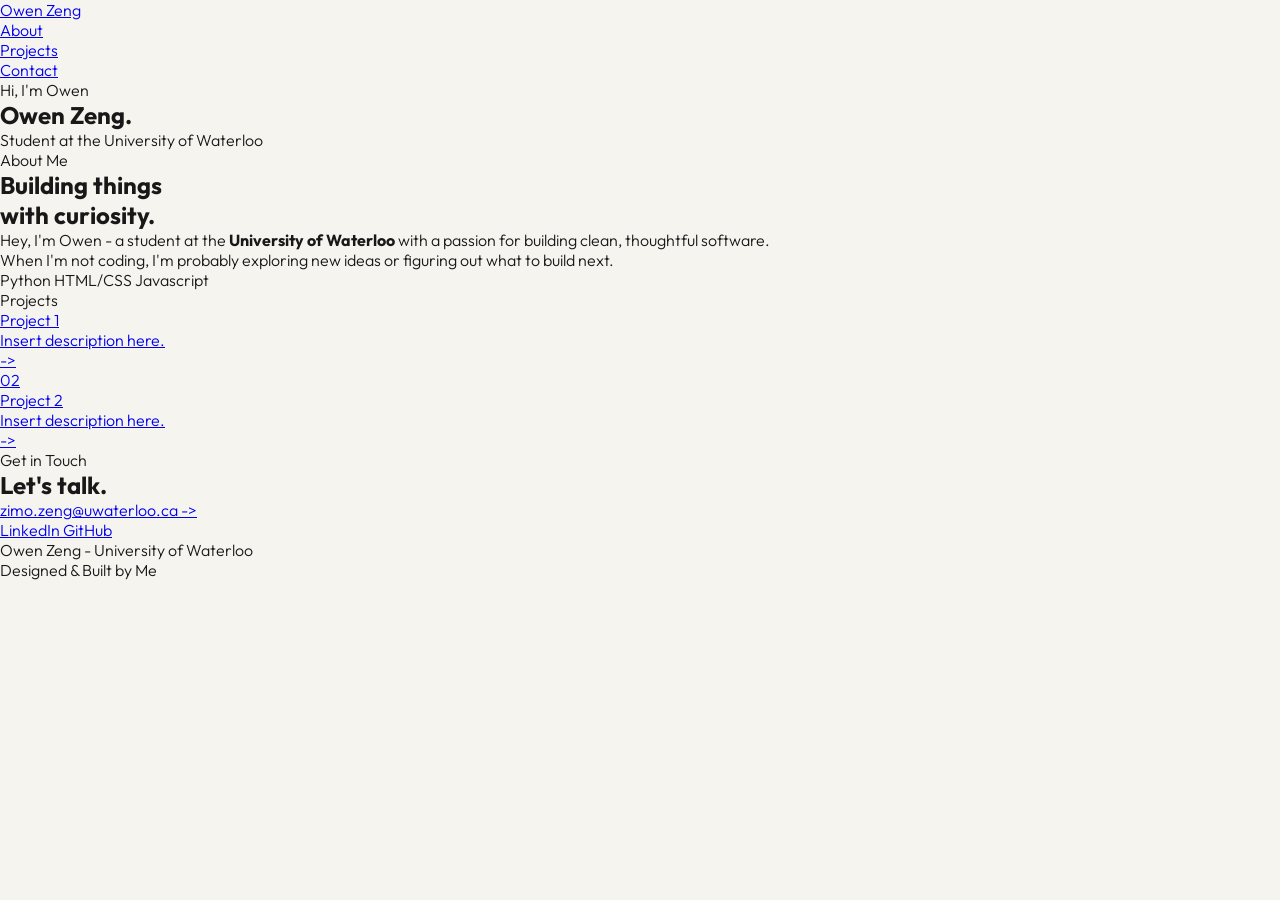
==== index.html @ b1dbc1c6 "Finished html and started styling" ====
<!DOCTYPE html>
<html lang="en">
<head>
    <meta charset="UTF-8">
    <meta name="viewport" content="width=device-width, initial-scale=1.0">
    <title>Owen Zeng</title>
    <link rel="preconnect" href="https://fonts.googleapis.com">
    <link rel="preconnect" href="https://fonts.gstatic.com" crossorigin>
    <link href="https://fonts.googleapis.com/css2?family=Cormorant+Garamond:ital,wght@0,300;1,300;1,400&family=Outfit:wght@300;400;500&display=swap" rel="stylesheet">
    <link rel="stylesheet" href="style.css">
</head>
<body>

    <!-- Navigation on page-->
    <nav>
        <a href = "#" class = "nav-logo"> Owen Zeng </a>
        <ul class = "nav-links">
            <li> <a href = "#about"> About </a> </li>
            <li> <a href = "#projects"> Projects </a> </li>
            <li> <a href = "#contact"> Contact </a> </li>
        </ul>
    </nav>


    <!-- Personal Information Section-->
    <section id = "hero">
        <p class = "hero-eyebrown"> Hi, I'm Owen </p>
        <h1 class = "hero-name">
            <span class = "line"> <span> Owen </span> </span>
            <span class="line"> <span> Zeng. </span> </span>
        </h1>
        <p class = "hero-description"> Student at the University of Waterloo</p>
    </section>


    <!-- About me Section-->
    <section id = "about">
        <p class = "section-title"> About Me </p>
        <div class = "about-grid">
            <div class = "about-left">
                <h2 class = "about-heading"> Building things <br> with curiosity.</h2>
            </div>
            <div class = "about-body">
                <p>
                    Hey, I'm Owen - a student at the
                    <strong>University of Waterloo</strong>
                    with a passion for building clean, thoughtful software.
                </p>
                <p>
                    When I'm not coding, I'm probably exploring new ideas or
                    figuring out what to build next.
                </p>
                <div class = "skills-row">
                    <span class = "skill-tag"> Python </span>
                    <span class = "skill-tag"> HTML/CSS </span>
                    <span class = "skill-tag"> Javascript </span>
                </div>
            </div>
        </div>
    </section>


    <!-- Projects Section-->
    <section id = "projects">
        <p class = "section-label"> Projects </p>
        <div class = "projects-grid">

            <!-- Replace href with actual links later -->

            <a href = "#" class = "card">
                <div class = "card-num" 01 </div>
                <div class = "card-title"> Project 1 </div>
                <p class = "card-description"> Insert description here. </p>
                <span class = "card-arrow"> -> </span>
            </a>

            <!-- Replace href with actual links later -->

            <a href = "#" class = "card">
                <div class = "card-num"> 02 </div>
                <div class = "card-title"> Project 2 </div>
                <p class = "card-description"> Insert description here. </p>
                <span class = "card-arrow"> -> </span>
            </a>
        
        </div>
    </section>


    <!-- Contact Information Section-->
    <section id = "contact">
        <p class = "section-label"> Get in Touch </p>
        <h2 class = "contact-heading"> Let's talk. </h2>
        <a href = "mailto:zimo.zeng@uwaterloo.ca" class = "contact-email">
            zimo.zeng@uwaterloo.ca <span> -> </span>
        </a>
        <div class = "contact-links">
            <a href = "https://linkedin.com/in/zimozeng" target = "_blank"> LinkedIn </a>
            <a href = "https://github.com/OZzzang" target = "_blank"> GitHub </a>
        </div>
    </section>


    <!-- Footer Section-->
    <footer>
        <p> Owen Zeng - University of Waterloo</p>
        <p> Designed & Built by Me</p>
    </footer>
</body>
</html>
---- style.css ----
/* Color Variables */
:root {
    --bg: #f6f4ef;
    --ink: #181818;
    --ink-2: #6a6a6a;
    --accent: #2b5343;
    --accent-light: #d6e8e1;
    --card: #edeae3;
}


/* Reset default browser styles*/
*, *::before, *::after {
    box-sizing: border-box;
    margin: 0;
    padding: 0;
}


/* Styles for body and global elements */
body {
    background: var(--bg);
    color: var(--ink);
    font-family: "Outfit", sans-serif;
    font-weight: 300;
}
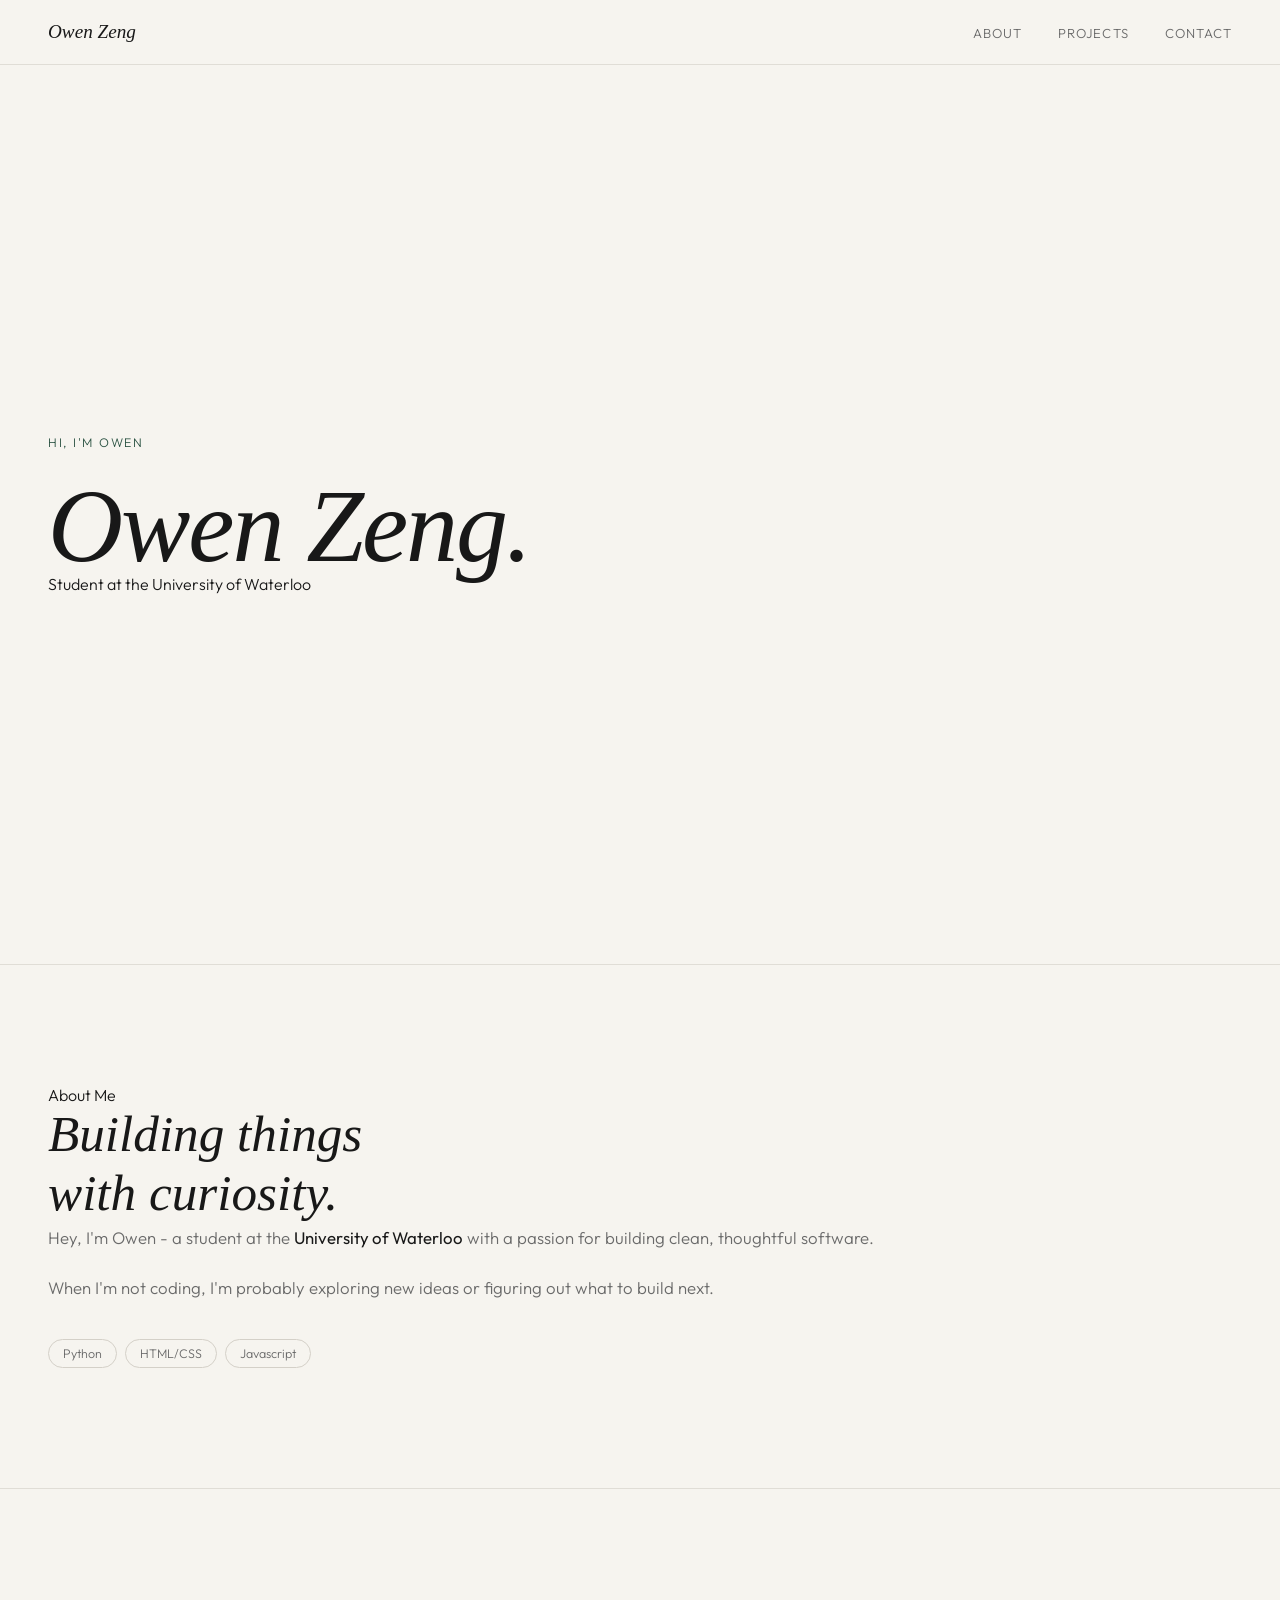
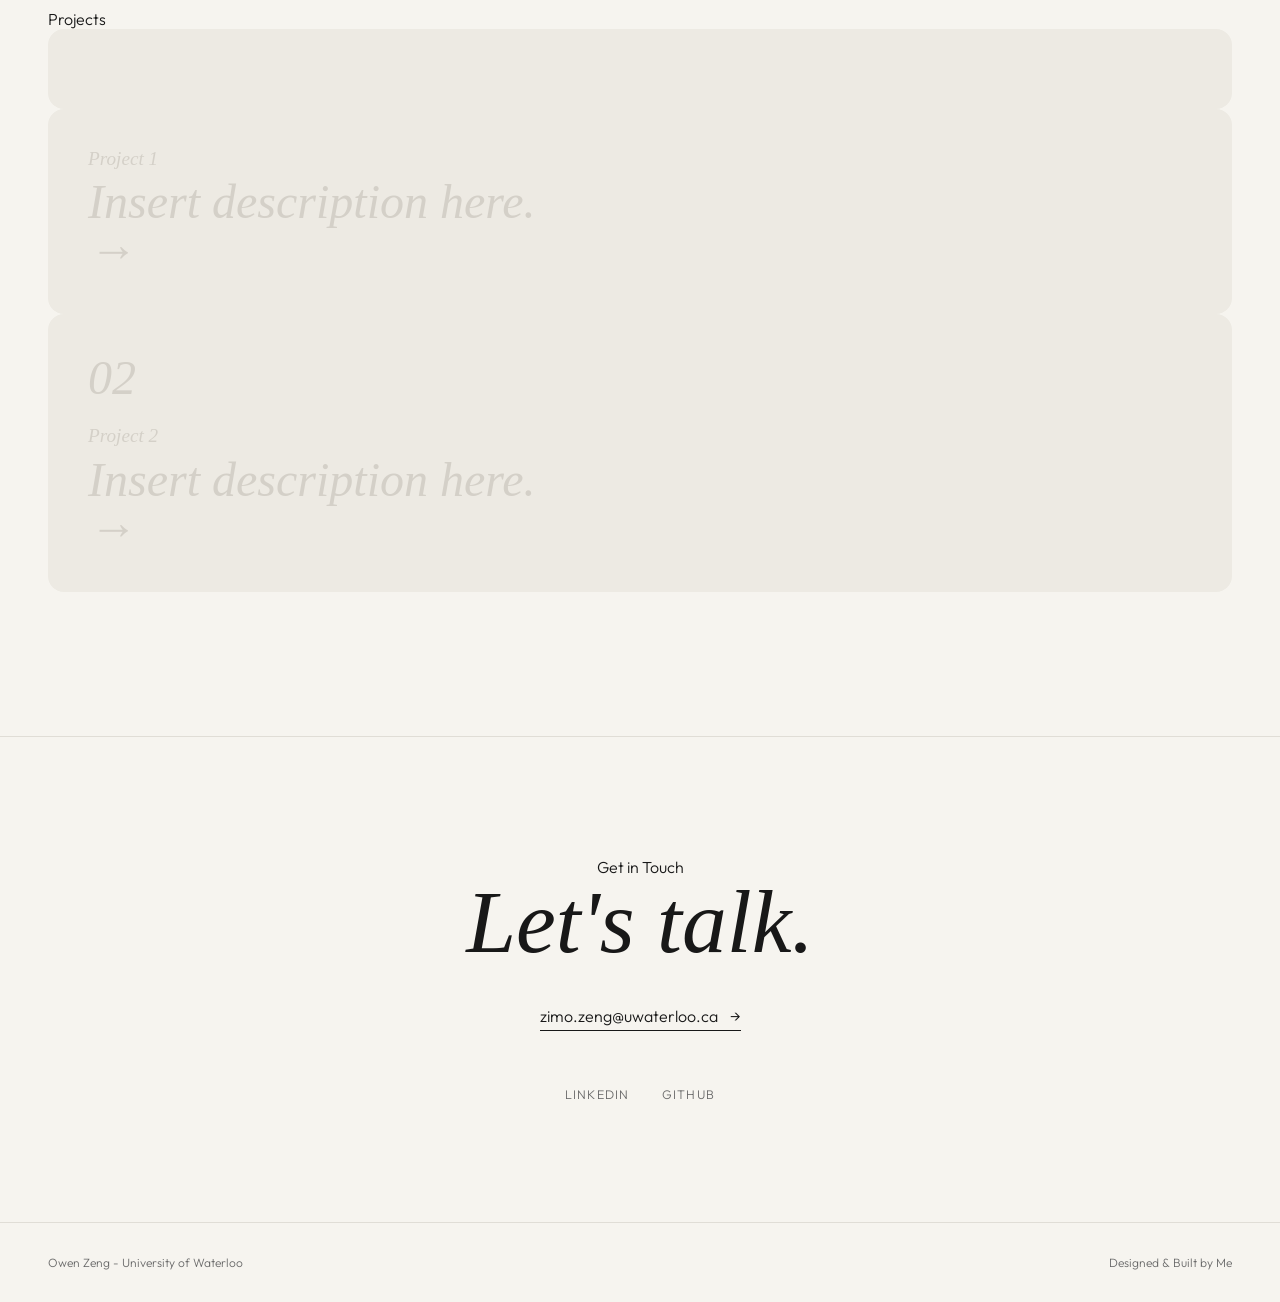
==== commit bfbd776c: "Updated arrows in skills and contact section" ====
--- a/index.html
+++ b/index.html
@@ -71,7 +71,7 @@
                 <div class = "card-num" 01 </div>
                 <div class = "card-title"> Project 1 </div>
                 <p class = "card-description"> Insert description here. </p>
-                <span class = "card-arrow"> -> </span>
+                <span class = "card-arrow"> &#8594; </span>
             </a>
 
             <!-- Replace href with actual links later -->
@@ -80,7 +80,7 @@
                 <div class = "card-num"> 02 </div>
                 <div class = "card-title"> Project 2 </div>
                 <p class = "card-description"> Insert description here. </p>
-                <span class = "card-arrow"> -> </span>
+                <span class = "card-arrow"> &#8594; </span>
             </a>
         
         </div>
@@ -92,7 +92,7 @@
         <p class = "section-label"> Get in Touch </p>
         <h2 class = "contact-heading"> Let's talk. </h2>
         <a href = "mailto:zimo.zeng@uwaterloo.ca" class = "contact-email">
-            zimo.zeng@uwaterloo.ca <span> -> </span>
+            zimo.zeng@uwaterloo.ca <span> &#8594; </span>
         </a>
         <div class = "contact-links">
             <a href = "https://linkedin.com/in/zimozeng" target = "_blank"> LinkedIn </a>
--- a/style.css
+++ b/style.css
@@ -23,4 +23,199 @@
     color: var(--ink);
     font-family: "Outfit", sans-serif;
     font-weight: 300;
+}
+
+/* Style the navigation page */
+nav {
+    display: flex;
+    align-items: center;
+    justify-content: space-between;
+    padding: 0 48px;
+    height: 64px;
+}
+
+.nav-logo {
+    font-family: "Cormorant Garamond", serif;
+    font-style: italic;
+    font-size: 1.2rem;
+    color: var(--ink);
+    text-decoration: none;
+}
+
+.nav-links {
+    display: flex;
+    gap: 36px;
+    list-style: none;
+}
+
+.nav-links a {
+    text-decoration: none;
+    font-size: 0.82rem;
+    letter-spacing: 0.08em;
+    text-transform: uppercase;
+    color: var(--ink-2);
+}
+
+/* Styling myself page */
+#hero {
+    min-height: 100svh;
+    display: flex;
+    flex-direction: column;
+    justify-content: center;
+    padding: 0 48px;
+}
+
+.hero-eyebrown {
+    font-size: 0.78rem;
+    letter-spacing: 0.14em;
+    text-transform: uppercase;
+    color: var(--accent);
+    margin-bottom: 28px;
+}
+
+.hero-name {
+    font-family: "Cormorant Garamond", serif;
+    font-style: italic;
+    font-weight: 300;
+    font-size: clamp(4.5rem, 10vw, 6.5rem);
+    line-height: 0.92;
+    letter-spacing: -0.02em;
+}
+
+.hero-sub {
+    margin-top: 36px;
+    font-size: 1rem;
+    color: var(--ink2);
+}
+
+/* Styling about and projects section */
+section {
+    padding: 120px 48px;
+    border-top: 1px solid #e0ddd6;
+}
+
+.section-lable {
+    font-size: 0.72rem;
+    letter-spacing: 0.14em;
+    text-transform: uppercase;
+    color: var(--accent);
+    margin-bottom: 56px;
+}
+
+.about-heading {
+    font-family: "Cormorant Garamond", serif;
+    font-style: italic;
+    font-size: clamp(2.2rem, 4vw, 3.5rem);
+    font-weight: 300;
+    line-height: 1.15;
+}
+
+.about-body p {
+    font-size: 1.05rem;
+    line-height: 1.8;
+    color: var(--ink-2);
+    margin-bottom: 20px;
+}
+
+.about-body strong {
+    color: var(--ink);
+    font-weight: 400;
+}
+
+
+/* Styling skills section */
+.skills-row {
+    display: flex;
+    flex-wrap: wrap;
+    gap: 8px;
+    margin-top: 36px;
+}
+
+.skill-tag {
+    padding: 6px 14px;
+    border: 1px solid #d4d0c8;
+    border-radius: 99px;
+    font-size: 0.78rem;
+    color: var(--ink-2);
+}
+
+.card {
+    background: var(--card);
+    border-radius: 16px;
+    padding: 40px;
+    text-decoration: none;
+    color: inherit;
+    display: block;
+}
+
+.card-num {
+    font-family: "Cormorant Garamond", serif;
+    font-style: italic;
+    font-size: 3rem;
+    color: #d4d0c8;
+    line-height: 1;
+    margin-bottom: 24px;
+}
+
+.card-title {
+    font-size: 1.2rem;
+    font-weight: 500;
+    margin-bottom: 10px;
+}
+
+.card-desc {
+    font-size: 0.9rem;
+    color: var(--ink-2);
+    line-height: 1.6;
+}
+
+/* Styling contact and footer section */
+#contact {
+    text-align: center;
+}
+
+.contact-heading {
+    font-family: "Cormorant Garamond", serif;
+    font-style: italic;
+    font-size: clamp(3rem, 7vw, 6rem);
+    font-weight: 300;
+    line-height: 1;
+    margin-bottom: 40px;
+}
+
+.contact-email {
+    display: inline-flex;
+    align-items: center;
+    gap: 12px;
+    text-decoration: none;
+    color: var(--ink);
+    border-bottom: 1px solid currentColor;
+    padding-bottom: 4px;
+}
+
+.contact-links {
+    margin-top: 56px;
+    display: flex;
+    justify-content: center;
+    gap: 32px;
+}
+
+.contact-links a {
+    font-size: 0.78rem;
+    letter-spacing: 0.1em;
+    text-transform: uppercase;
+    color: var(--ink-2);
+    text-decoration: none;
+}
+
+footer {
+    padding: 32px 48px;
+    border-top: 1px solid #e0ddd6;
+    display: flex;
+    justify-content: space-between;
+}
+
+footer p {
+    font-size: 0.75rem;
+    color: var(--ink-2);
 }
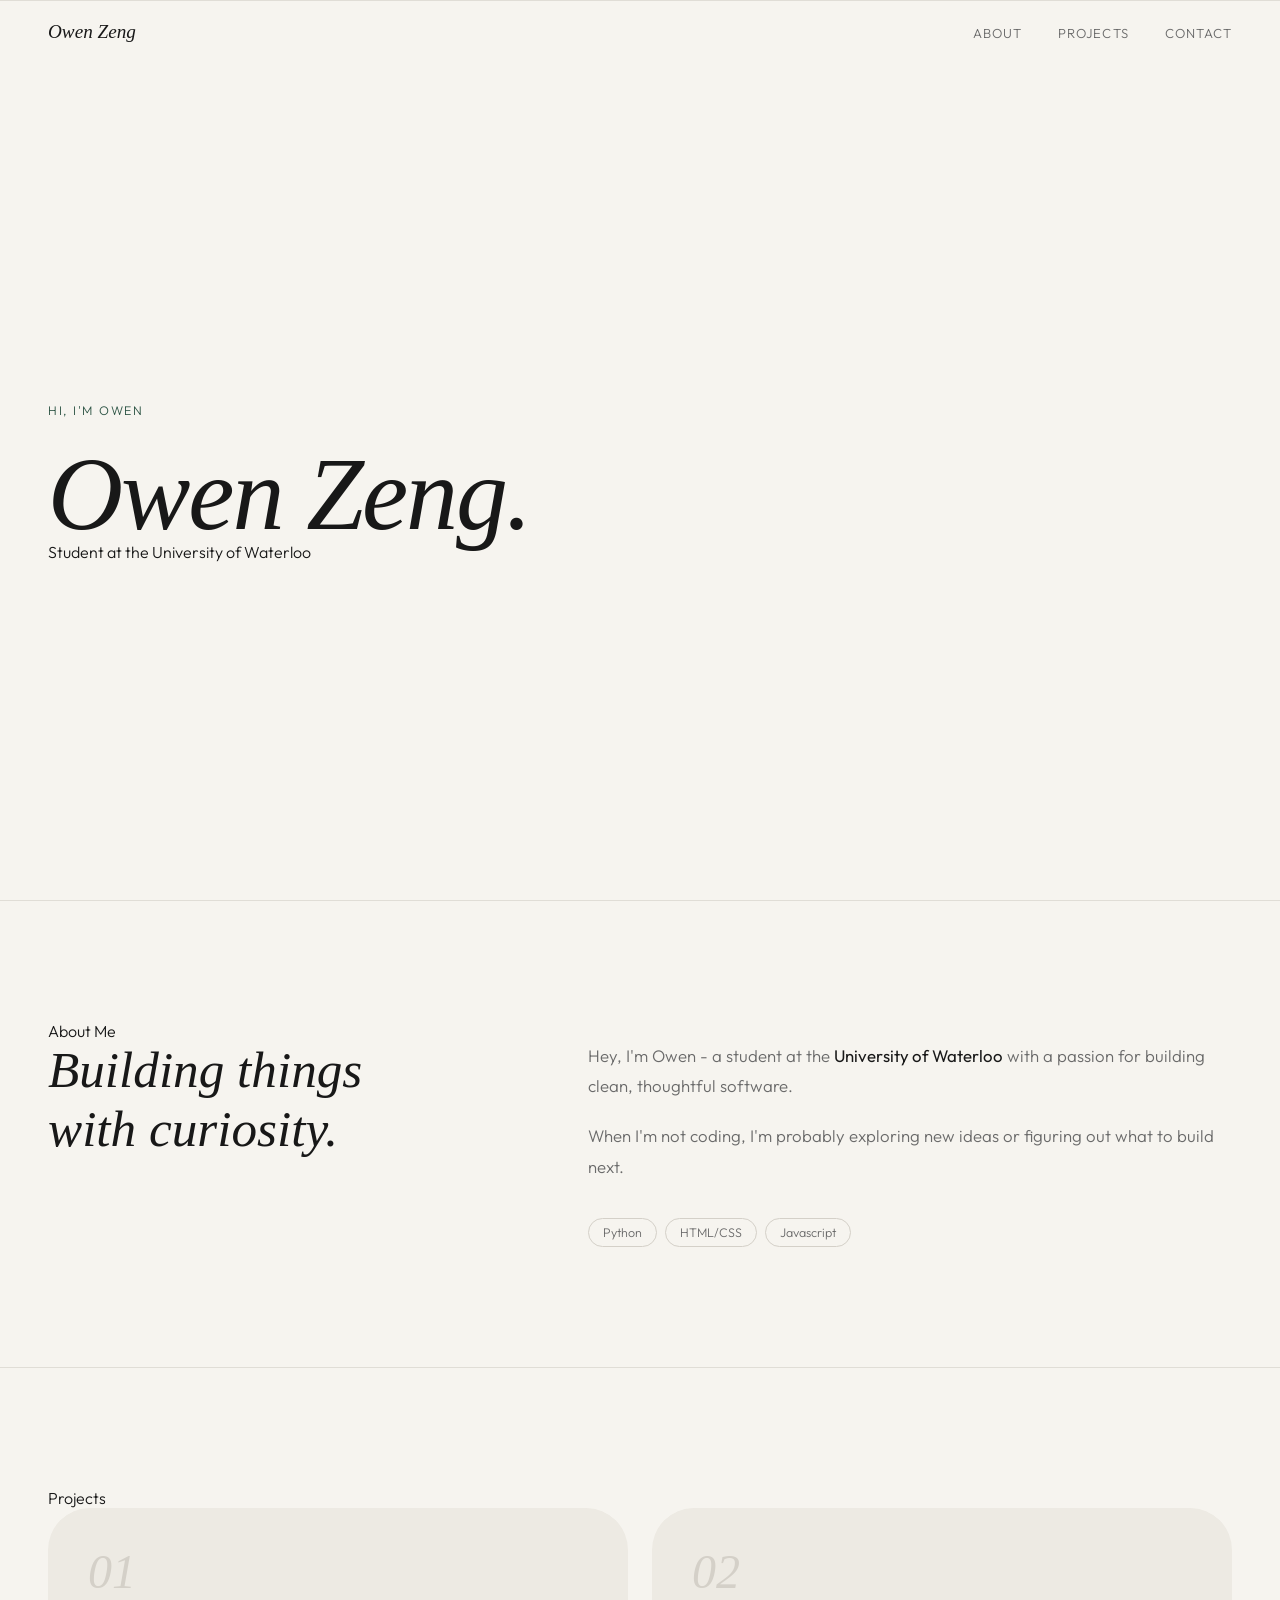
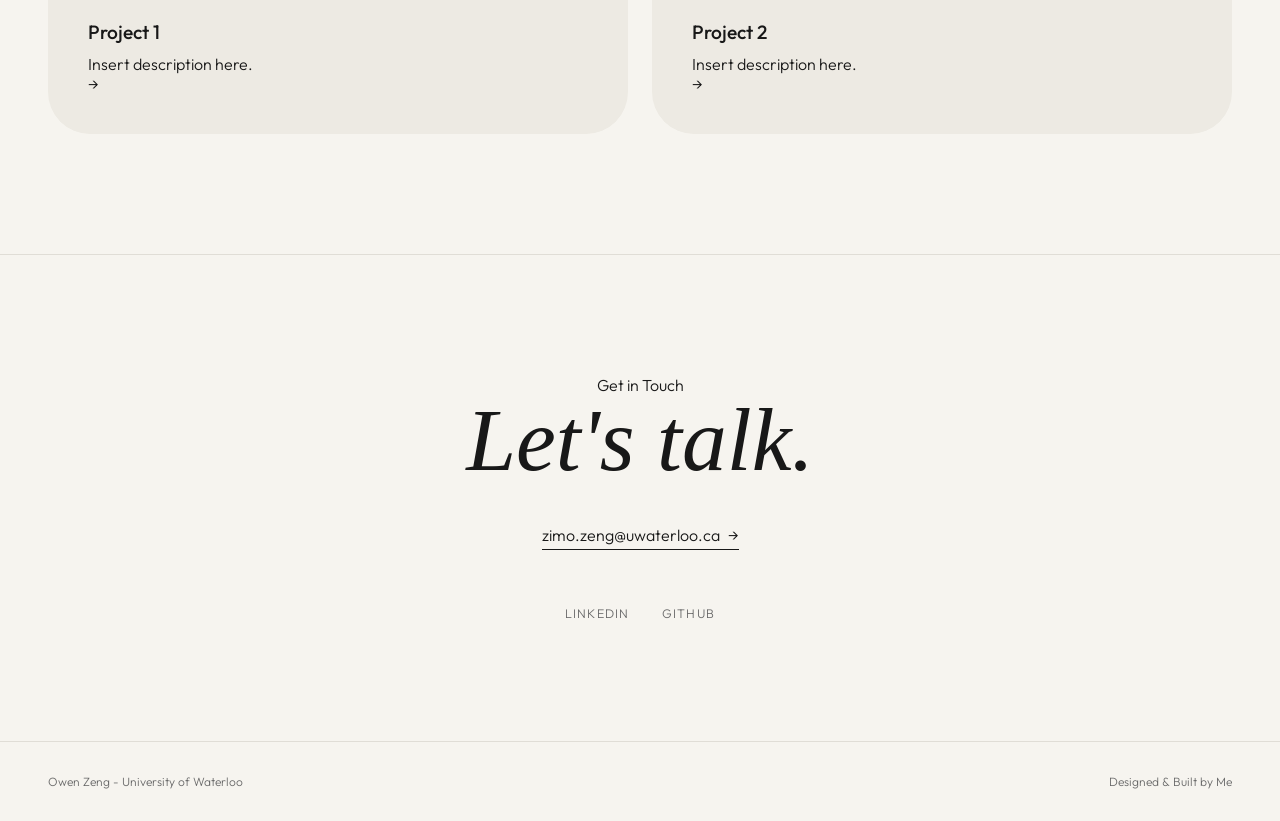
==== commit 9d88e7a1: "More css layout, styling, effects + phone layout support Added layout, styling and effects to nav-li" ====
--- a/index.html
+++ b/index.html
@@ -68,7 +68,7 @@
             <!-- Replace href with actual links later -->
 
             <a href = "#" class = "card">
-                <div class = "card-num" 01 </div>
+                <div class = "card-num"> 01 </div>
                 <div class = "card-title"> Project 1 </div>
                 <p class = "card-description"> Insert description here. </p>
                 <span class = "card-arrow"> &#8594; </span>
--- a/style.css
+++ b/style.css
@@ -27,11 +27,16 @@
 
 /* Style the navigation page */
 nav {
+    position: fixed;
+    top: 0;
+    left: 0;
+    right: 0;
+    height: 64px;
     display: flex;
     align-items: center;
     justify-content: space-between;
     padding: 0 48px;
-    height: 64px;
+    z-index: 100;
 }
 
 .nav-logo {
@@ -54,6 +59,12 @@
     letter-spacing: 0.08em;
     text-transform: uppercase;
     color: var(--ink-2);
+    transition: color 0.3s;
+}
+
+/* Added hover effect to nav links */
+.nav-links a:hover {
+    color: var(--ink);
 }
 
 /* Styling myself page */
@@ -63,6 +74,7 @@
     flex-direction: column;
     justify-content: center;
     padding: 0 48px;
+    padding-top: 64px;
 }
 
 .hero-eyebrown {
@@ -141,11 +153,17 @@
 
 .card {
     background: var(--card);
-    border-radius: 16px;
+    border-radius: 42px;
     padding: 40px;
     text-decoration: none;
     color: inherit;
     display: block;
+    transition: transform 0.15s;
+}
+
+/* Added hover effect to project cards */
+.card:hover {
+    transform: translateY(-4px);
 }
 
 .card-num {
@@ -186,7 +204,7 @@
 .contact-email {
     display: inline-flex;
     align-items: center;
-    gap: 12px;
+    gap: 8px;
     text-decoration: none;
     color: var(--ink);
     border-bottom: 1px solid currentColor;
@@ -218,4 +236,35 @@
 footer p {
     font-size: 0.75rem;
     color: var(--ink-2);
-}+}
+
+
+/* Fixing layout and other spacing */
+.about-grid {
+    display: grid;
+    grid-template-columns: 1fr 1.4fr;
+    gap: 80px;
+}
+
+.projects-grid {
+    display: grid;
+    /* change repeat first input to how many projects on page */
+    grid-template-columns: repeat(2, 1fr);
+    gap: 24px;
+}
+
+/* Making it responsive(for mobile devices, not desktop) */
+@media (max-width: 768px) {
+    nav, section, footer {
+        padding-left: 24px;
+        padding-right: 24px;
+    }
+
+    .about-grid {
+        grid-template-columns: 1fr;
+    }
+
+    .projects-grid {
+        grid-template-columns: 1fr;
+    }
+}
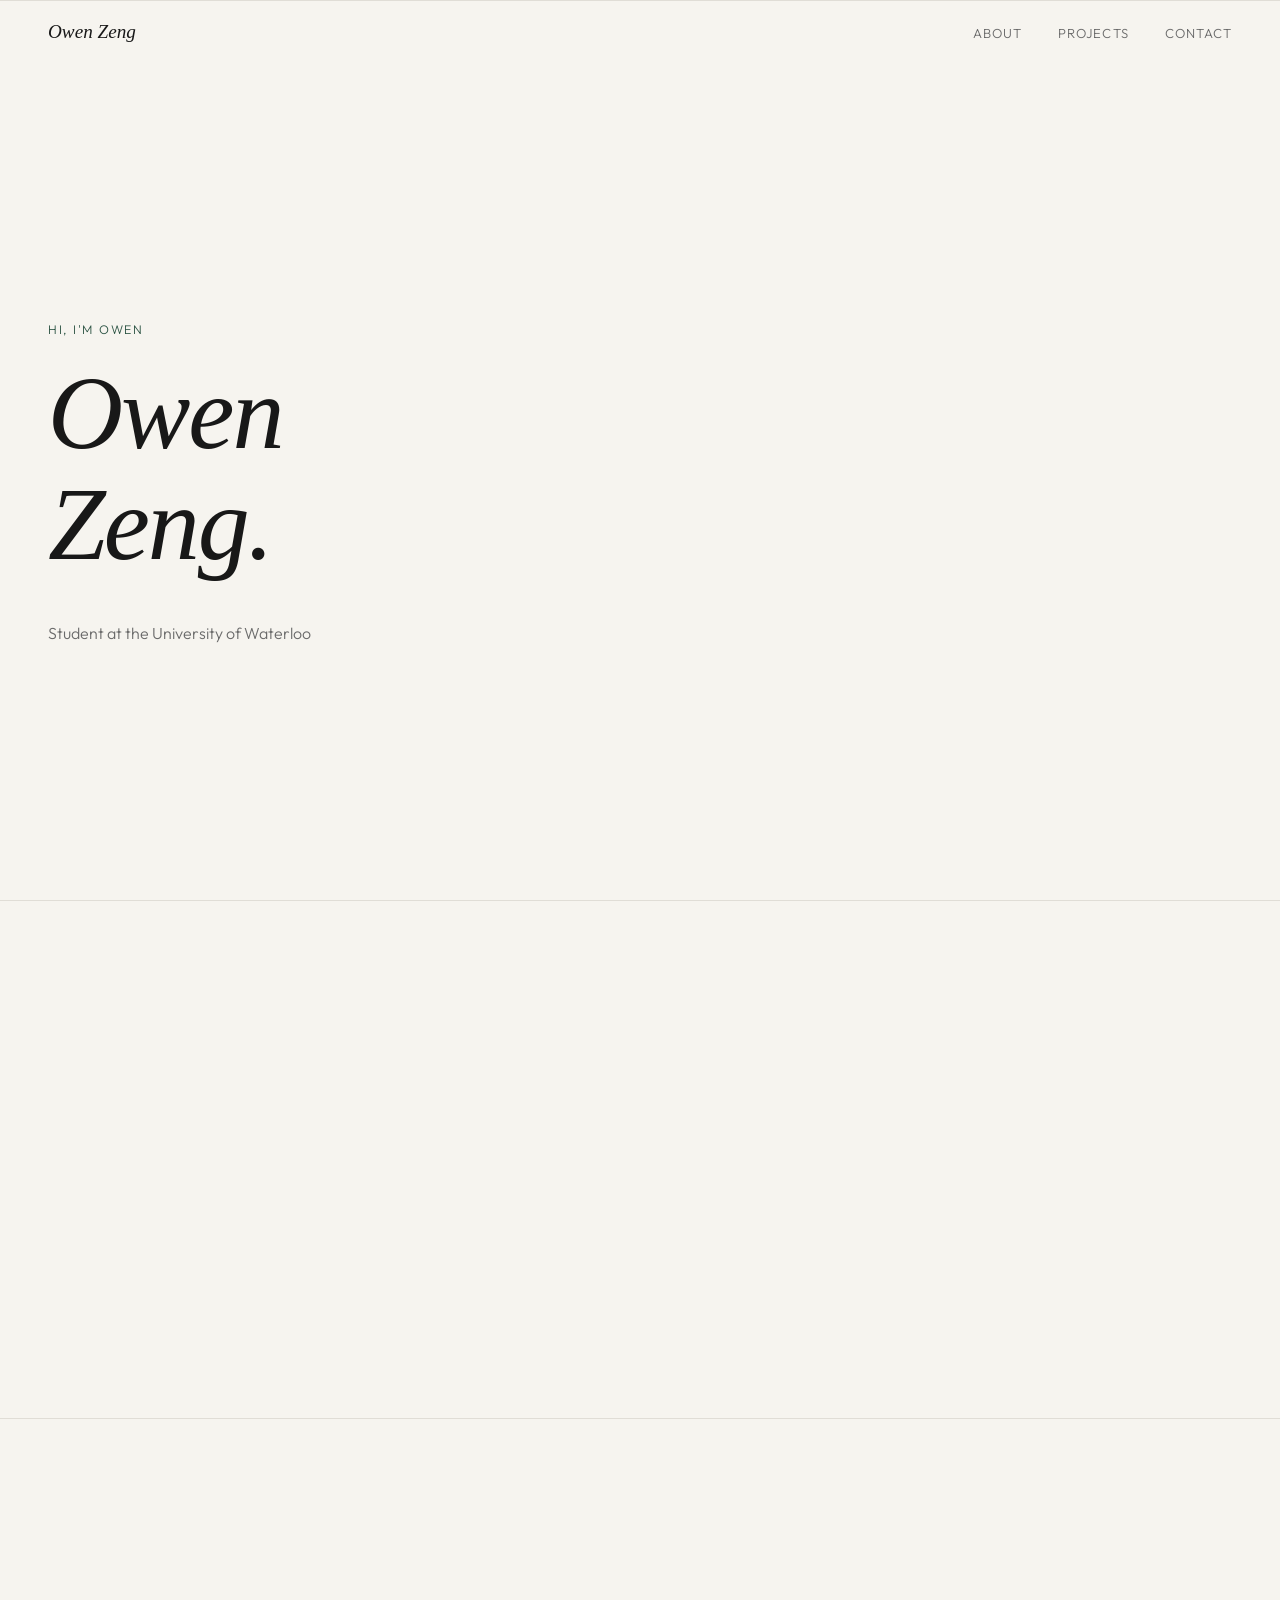
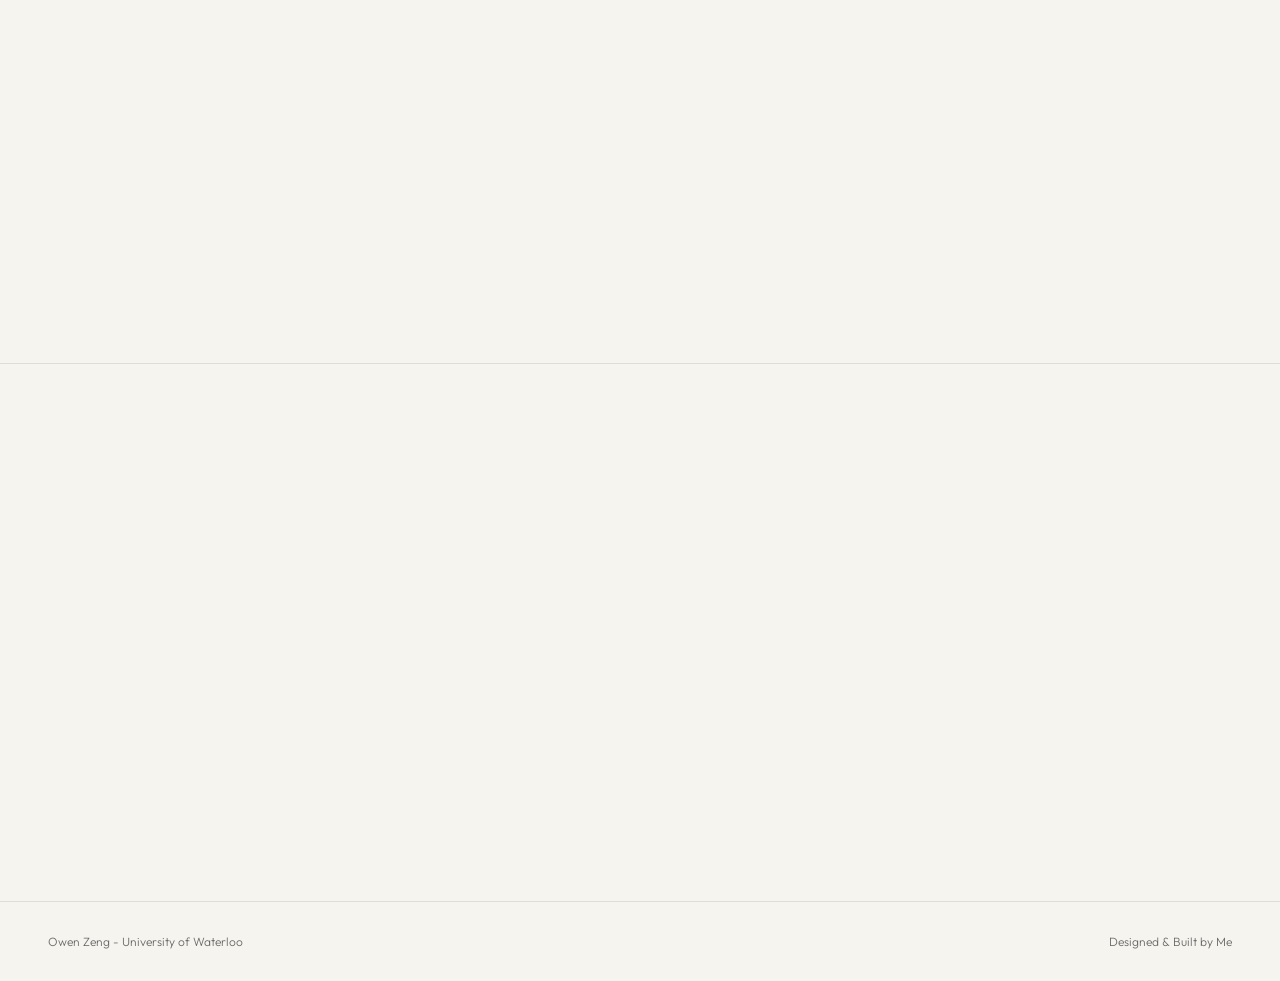
==== commit bfd3d12d: "Added animation/scrolling and fixed minor bugs" ====
--- a/index.html
+++ b/index.html
@@ -13,34 +13,34 @@
 
     <!-- Navigation on page-->
     <nav>
-        <a href = "#" class = "nav-logo"> Owen Zeng </a>
-        <ul class = "nav-links">
-            <li> <a href = "#about"> About </a> </li>
-            <li> <a href = "#projects"> Projects </a> </li>
-            <li> <a href = "#contact"> Contact </a> </li>
+        <a href="#" class="nav-logo"> Owen Zeng </a>
+        <ul class="nav-links">
+            <li> <a href="#about"> About </a> </li>
+            <li> <a href="#projects"> Projects </a> </li>
+            <li> <a href="#contact"> Contact </a> </li>
         </ul>
     </nav>
 
 
     <!-- Personal Information Section-->
-    <section id = "hero">
-        <p class = "hero-eyebrown"> Hi, I'm Owen </p>
-        <h1 class = "hero-name">
-            <span class = "line"> <span> Owen </span> </span>
+    <section id="hero">
+        <p class="hero-eyebrow"> Hi, I'm Owen </p>
+        <h1 class="hero-name">
+            <span class="line"> <span> Owen </span> </span>
             <span class="line"> <span> Zeng. </span> </span>
         </h1>
-        <p class = "hero-description"> Student at the University of Waterloo</p>
+        <p class="hero-desc"> Student at the University of Waterloo</p>
     </section>
 
 
     <!-- About me Section-->
-    <section id = "about">
-        <p class = "section-title"> About Me </p>
-        <div class = "about-grid">
-            <div class = "about-left">
-                <h2 class = "about-heading"> Building things <br> with curiosity.</h2>
+    <section id="about">
+        <p class="section-label reveal"> About Me </p>
+        <div class="about-grid">
+            <div class="about-left reveal reveal-delay-1">
+                <h2 class="about-heading"> Building things <br> with curiosity.</h2>
             </div>
-            <div class = "about-body">
+            <div class="about-body reveal reveal-delay-2">
                 <p>
                     Hey, I'm Owen - a student at the
                     <strong>University of Waterloo</strong>
@@ -50,10 +50,10 @@
                     When I'm not coding, I'm probably exploring new ideas or
                     figuring out what to build next.
                 </p>
-                <div class = "skills-row">
-                    <span class = "skill-tag"> Python </span>
-                    <span class = "skill-tag"> HTML/CSS </span>
-                    <span class = "skill-tag"> Javascript </span>
+                <div class="skills-row">
+                    <span class="skill-tag"> Python </span>
+                    <span class="skill-tag"> HTML/CSS </span>
+                    <span class="skill-tag"> Javascript </span>
                 </div>
             </div>
         </div>
@@ -61,26 +61,26 @@
 
 
     <!-- Projects Section-->
-    <section id = "projects">
-        <p class = "section-label"> Projects </p>
-        <div class = "projects-grid">
+    <section id="projects">
+        <p class="section-label reveal"> Projects </p>
+        <div class="projects-grid">
 
             <!-- Replace href with actual links later -->
 
-            <a href = "#" class = "card">
-                <div class = "card-num"> 01 </div>
-                <div class = "card-title"> Project 1 </div>
-                <p class = "card-description"> Insert description here. </p>
-                <span class = "card-arrow"> &#8594; </span>
+            <a href ="#" class="card reveal reveal-delay-1">
+                <div class="card-num"> 01 </div>
+                <div class="card-title"> Project 1 </div>
+                <p class="card-desc"> Insert description here. </p>
+                <span class="card-arrow"> &#8594; </span>
             </a>
 
             <!-- Replace href with actual links later -->
 
-            <a href = "#" class = "card">
-                <div class = "card-num"> 02 </div>
-                <div class = "card-title"> Project 2 </div>
-                <p class = "card-description"> Insert description here. </p>
-                <span class = "card-arrow"> &#8594; </span>
+            <a href ="#" class="card reveal reveal-delay-2">
+                <div class="card-num"> 02 </div>
+                <div class="card-title"> Project 2 </div>
+                <p class="card-desc"> Insert description here. </p>
+                <span class="card-arrow"> &#8594; </span>
             </a>
         
         </div>
@@ -88,15 +88,15 @@
 
 
     <!-- Contact Information Section-->
-    <section id = "contact">
-        <p class = "section-label"> Get in Touch </p>
-        <h2 class = "contact-heading"> Let's talk. </h2>
-        <a href = "mailto:zimo.zeng@uwaterloo.ca" class = "contact-email">
+    <section id="contact">
+        <p class="section-label reveal"> Get in Touch </p>
+        <h2 class="contact-heading reveal reveal-delay-1"> Let's talk. </h2>
+        <a href="mailto:zimo.zeng@uwaterloo.ca" class="contact-email reveal reveal-delay-2">
             zimo.zeng@uwaterloo.ca <span> &#8594; </span>
         </a>
-        <div class = "contact-links">
-            <a href = "https://linkedin.com/in/zimozeng" target = "_blank"> LinkedIn </a>
-            <a href = "https://github.com/OZzzang" target = "_blank"> GitHub </a>
+        <div class="contact-links reveal reveal-delay-3">
+            <a href="https://linkedin.com/in/zimozeng" target="_blank"> LinkedIn </a>
+            <a href="https://github.com/OZzzang" target="_blank"> GitHub </a>
         </div>
     </section>
 
--- a/style.css
+++ b/style.css
@@ -45,12 +45,16 @@
     font-size: 1.2rem;
     color: var(--ink);
     text-decoration: none;
+    opacity: 0;
+    animation: fadeUp 0.6s 0.8s forwards;
 }
 
 .nav-links {
     display: flex;
     gap: 36px;
     list-style: none;
+    opacity: 0;
+    animation: fadeUp 0.6s 1s forwards;
 }
 
 .nav-links a {
@@ -59,7 +63,24 @@
     letter-spacing: 0.08em;
     text-transform: uppercase;
     color: var(--ink-2);
+    position: relative;
     transition: color 0.3s;
+}
+
+.nav-links a::after {
+    content: "";
+    position: absolute;
+    left: 50%;
+    right: 50%;
+    bottom: -2px;
+    height: 1px;
+    background: var(--accent);
+    transition: left 0.3s, right 0.3s;
+}
+
+.nav-links a:hover::after {
+    left: 0;
+    right: 0;
 }
 
 /* Added hover effect to nav links */
@@ -77,12 +98,14 @@
     padding-top: 64px;
 }
 
-.hero-eyebrown {
+.hero-eyebrow {
     font-size: 0.78rem;
     letter-spacing: 0.14em;
     text-transform: uppercase;
     color: var(--accent);
     margin-bottom: 28px;
+    opacity: 0;
+    animation: fadeUp 0.5s 0.2s forwards;
 }
 
 .hero-name {
@@ -94,10 +117,32 @@
     letter-spacing: -0.02em;
 }
 
-.hero-sub {
+.hero-name .line {
+    display: block;
+    overflow: hidden;
+    padding-bottom: 0.15em;
+}
+
+.hero-name .line span {
+    display: block;
+    transform: translateY(110%);
+    animation: slideUp 0.9s cubic-bezier(0.16, 1, 0.3, 1) forwards;
+}
+
+.hero-name .line:nth-child(1) span {
+    animation-delay: 0.3s;
+}
+
+.hero-name .line:nth-child(2) span {
+    animation-delay: 0.45s;
+}
+
+.hero-desc {
     margin-top: 36px;
     font-size: 1rem;
-    color: var(--ink2);
+    color: var(--ink-2);
+    opacity: 0;
+    animation: fadeUp 0.6s 0.9s forwards;
 }
 
 /* Styling about and projects section */
@@ -106,7 +151,7 @@
     border-top: 1px solid #e0ddd6;
 }
 
-.section-lable {
+.section-label {
     font-size: 0.72rem;
     letter-spacing: 0.14em;
     text-transform: uppercase;
@@ -162,8 +207,21 @@
 }
 
 /* Added hover effect to project cards */
+.card-arrow {
+    display: inline-block;
+    font-size: 1.2rem;
+    color: var(--ink-2);
+    transform: rotate(-45deg);
+    transition: transform 0.3s, color 0.3s;
+}
+
 .card:hover {
     transform: translateY(-4px);
+}
+
+.card:hover .card-arrow {
+    transform: rotate(-45deg) translate(4px, -4px);
+    color: var(--accent);
 }
 
 .card-num {
@@ -268,3 +326,55 @@
         grid-template-columns: 1fr;
     }
 }
+
+/* Adding animations */
+@keyframes fadeUp {
+    from {
+        opacity: 0;
+        transform: translateY(16px);
+    }
+
+    to {
+        opacity: 1;
+        transform: translateY(0);
+    }
+}
+
+@keyframes slideUp {
+    from {
+        transform: translateY(110%);
+    }
+    
+    to {
+        transform: translateY(0);
+    }
+}
+
+/* Adding smooth scrolling */
+.reveal {
+    opacity: 0;
+    transform: translateY(32px);
+    transition: opacity 0.8s cubic-bezier(0.16, 1, 0.3, 1), 
+                transform 0.8s cubic-bezier(0.16, 1, 0.3, 1);
+}
+
+.reveal.visible {
+    opacity: 1;
+    transform: translateY(0);
+}
+
+.reveal-delay-1 {
+    transition-delay: 0.1s;
+}
+
+.reveal-delay-2 {
+    transition-delay: 0.2s;
+}
+
+.reveal-delay-3 {
+    transition-delay: 0.3s;
+}
+
+.reveal-delay-4 {
+    transition-delay: 0.4s;
+}
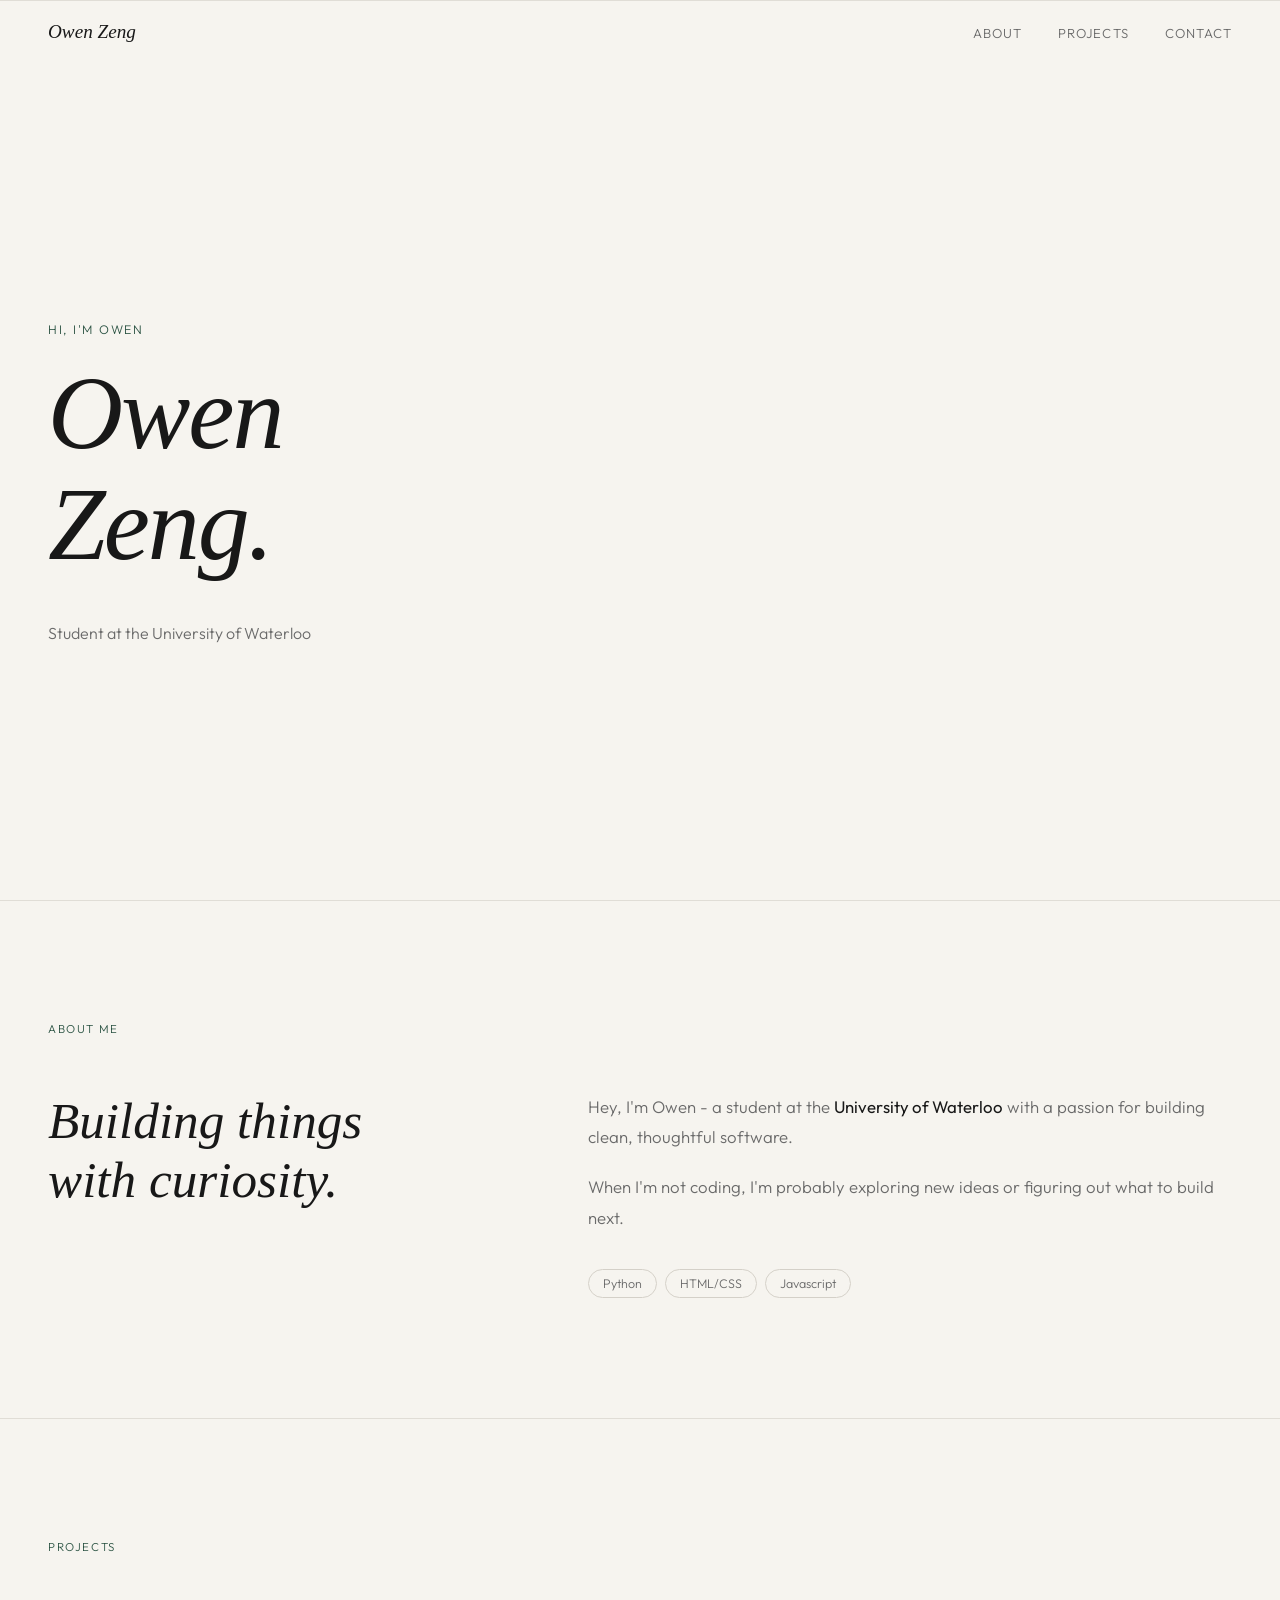
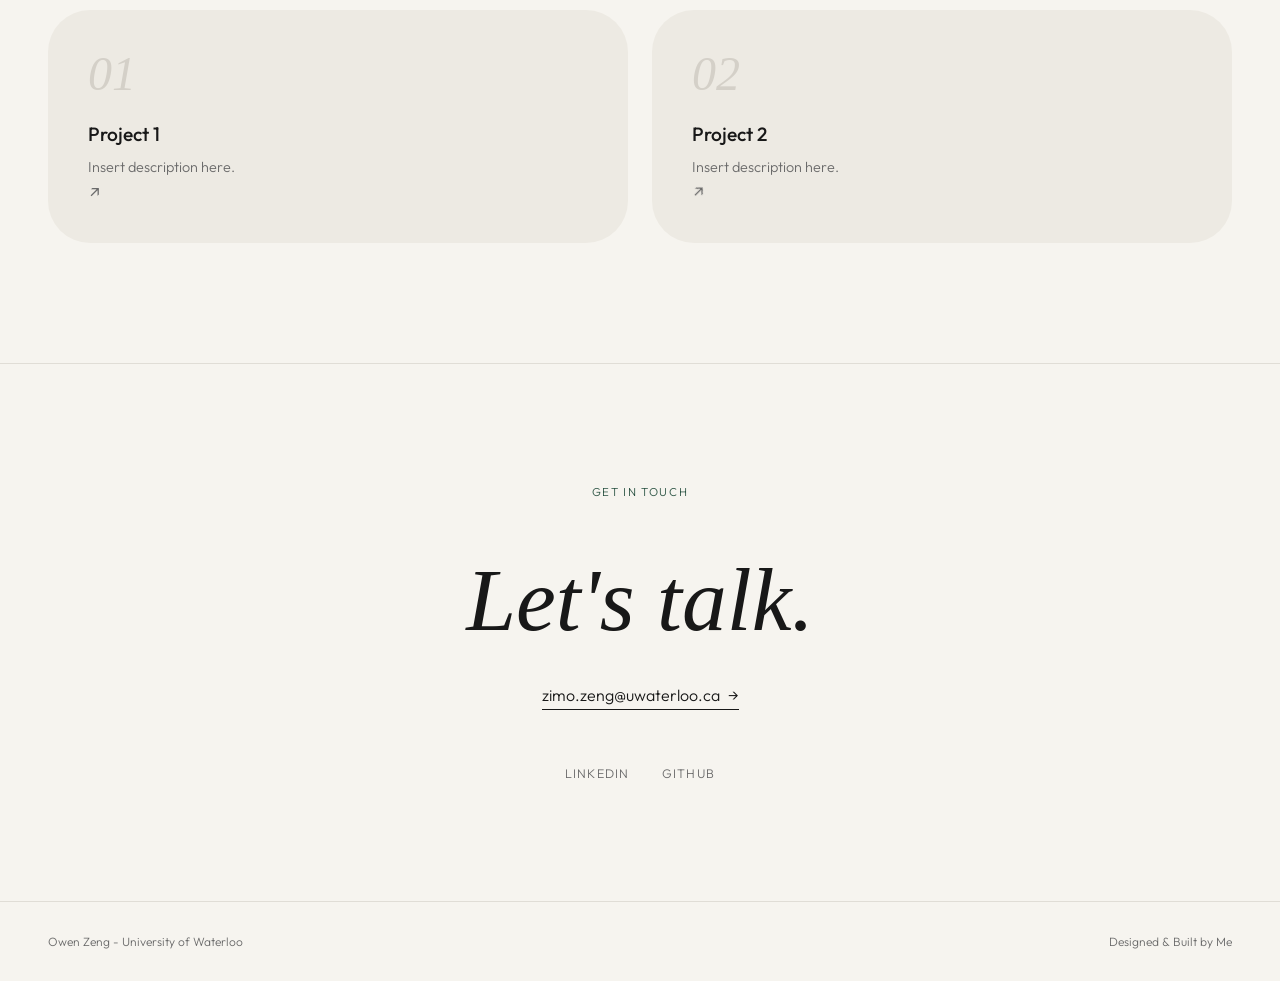
==== commit 72ac51dc: "Added scrolling and visibility back" ====
--- a/index.html
+++ b/index.html
@@ -106,5 +106,26 @@
         <p> Owen Zeng - University of Waterloo</p>
         <p> Designed & Built by Me</p>
     </footer>
+
+    <script>
+        
+        // Scroll reveal animation using Intersection Observer API //
+        const revealEls = document.querySelectorAll(".reveal");
+        
+        const observer = new IntersectionObserver(function(entries) {
+            entries.forEach(function(entry) {
+                if (entry.isIntersecting) {
+                    entry.target.classList.add("visible");
+                    observer.unobserve(entry.target);
+                }
+            });
+        }, { threshold: 0.12 });
+
+        revealEls.forEach(function(el) {
+            observer.observe(el);
+        });
+
+
+    </script>
 </body>
 </html>
